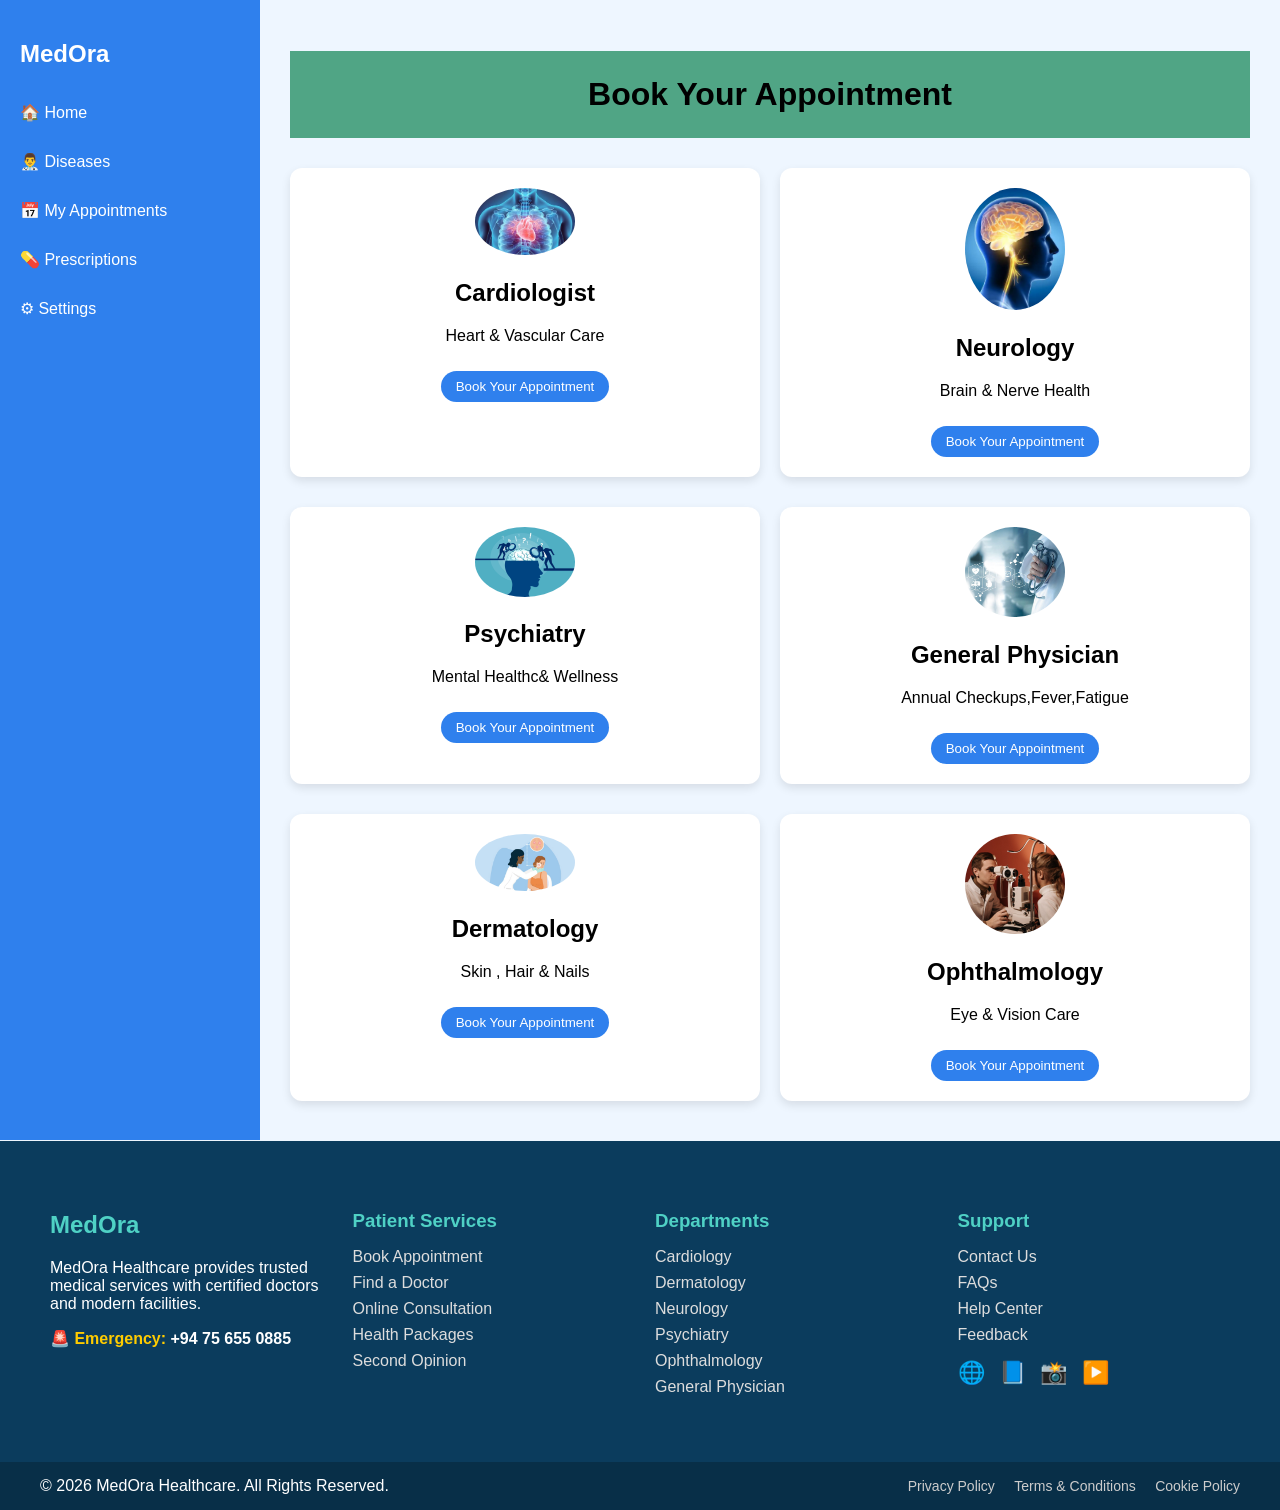
==== home/index.html @ 0358416f "added home1 pages" ====
<!DOCTYPE html>
<html lang="en">

<head>
  <meta charset="UTF-8">
  <title>MedOra | Diseases</title>
  <link rel="stylesheet" href="style.css">
</head>

<body>

  <div class="container">

    <!-- SIDEBAR -->
    <div class="sidebar">
      <h2>MedOra</h2>
      <ul>
        <li>🏠 Home</li>
        <li><a onclick="display()">👨‍⚕️ Diseases</li></a>
        <li>📅 My Appointments</li>
        <li>💊 Prescriptions</li>
        <li>⚙ Settings</li>
      </ul>
    </div>
    <script>
      function display() {
        window.location.href = "index.html";
      }


    </script>

    <!-- MAIN CONTENT -->
    <div class="main">
      <h1>Book Your Appointment</h1>

      

      <div class="cards">

        <div class="card">
          <img src="car.jpeg">
          <h2>Cardiologist</h2>
          <p>Heart & Vascular Care</p>
           <button onclick=car()>Book Your Appointment</button>
          <script>
            function car(){
              window.location.href="index1.html";
              
            }
          </script>
          
        </div>

        <div class="card">
          <img src="neu.jpeg">
          <h2>Neurology </h2>
          <p>Brain & Nerve Health</p>
          
          <button onclick=neur()>Book Your Appointment</button>

          <script>
            function neur(){
              window.location.href="index2.html";
              
            }
          </script>
        </div>

        <div class="card">
          <img src="psy.jpeg">
          <h2>Psychiatry</h2>
          <p>Mental Healthc& Wellness</p>
           <button onclick=psy()>Book Your Appointment</button>
          <script>
            function psy(){
              window.location.href="index3.html";
              
            }
          </script>
        </div>

        <div class="card">
          <img src="gen.jpeg">
          <h2>General Physician </h2>
          <p>Annual Checkups,Fever,Fatigue</p>
          
          <button onclick=gen()>Book Your Appointment</button>
          <script>
            function gen(){
              window.location.href="index4.html";
              
            }
          </script>
        </div>
        <div class="card">
          <img src="der.jpeg">
          <h2>Dermatology </h2>
          <p>Skin , Hair & Nails</p>
          
          <button onclick=der()>Book Your Appointment</button>
          <script>
            function der(){
              window.location.href="index5.html";
              
            }
          </script>
        </div>
        <div class="card">
          <img src="oph.jpeg">
          <h2>Ophthalmology </h2>
          <p>Eye & Vision Care</p>
          
          <button onclick=oph()>Book Your Appointment</button>
          <script>
            function oph(){
              window.location.href="index6.html";
              
            }
          </script>
        </div>

      </div>
    </div>
  </div>

  <footer class="medora-footer">
    <div class="footer-container">


      <div class="footer-box">
        <h2 class="logo">MedOra</h2>
        <p>
          MedOra Healthcare provides trusted medical services with certified
          doctors and modern facilities.
        </p>
        <p class="emergency">🚨 Emergency: <span>+94 75 655 0885</span></p>
      </div>


      <div class="footer-box">
        <h3>Patient Services</h3>
        <ul>
          <li><a href="#">Book Appointment</a></li>
          <li><a href="#">Find a Doctor</a></li>
          <li><a href="#">Online Consultation</a></li>
          <li><a href="#">Health Packages</a></li>
          <li><a href="#">Second Opinion</a></li>
        </ul>
      </div>


      <div class="footer-box">
        <h3>Departments</h3>
        <ul>
          <li><a href="#">Cardiology</a></li>
          <li><a href="#">Dermatology</a></li>
          <li><a href="#">Neurology</a></li>
          <li><a href="#">Psychiatry</a></li>
          <li><a href="#">Ophthalmology</a></li>
          <li><a href="#">General Physician</a></li>
        </ul>
      </div>


      <div class="footer-box">
        <h3>Support</h3>
        <ul>
          <li><a href="#">Contact Us</a></li>
          <li><a href="#">FAQs</a></li>
          <li><a href="#">Help Center</a></li>
          <li><a href="#">Feedback</a></li>
        </ul>

        <div class="social">
          <a href="#">🌐</a>
          <a href="#">📘</a>
          <a href="#">📸</a>
          <a href="#">▶️</a>
        </div>
      </div>

    </div>


    <div class="footer-bottom">
      <p>© 2026 MedOra Healthcare. All Rights Reserved.</p>
      <div class="legal">
        <a href="#">Privacy Policy</a>
        <a href="#">Terms & Conditions</a>
        <a href="#">Cookie Policy</a>
      </div>
    </div>
  </footer>


  <script src="script.js"></script>

</body>

</html>
---- home/style.css ----
body {
  margin: 0;
  font-family: Arial, sans-serif;
  background: #eef6ff;
}

.container {
 
 display: flex;
}

/* SIDEBAR */
.sidebar {
  width: 220px;
  background: #2f80ed;
  color: white;
  height: 1100px;
  padding: 20px;
  text-decoration: none;
  
}

.sidebar ul {
  list-style: none;
  padding: 0;
  text-decoration: none;
}

.sidebar li {
  padding: 15px 0;
  cursor: pointer;
 text-decoration: none;
}

/* MAIN */
.main {
  flex: 1;
  padding: 30px;
}

.search-box {
  display: flex;
  margin: 20px 0;
  
}

.search-box input {
  width: 400px;
  padding: 10px;
  border-radius: 8px 0 0 8px;
  border: 1px solid #ccc;
}

.search-box button {
  padding: 10px 15px;
  border: none;
  background: #2f80ed;
  color: white;
  border-radius: 0 8px 8px 0;
}

/* CARDS */
.cards {
  display: grid;
  grid-template-columns: repeat(2, 1fr);
  gap: 20px;
  margin-top: 30px;
}

.card {
  background: white;
  padding: 20px;
  border-radius: 12px;
  box-shadow: 0 4px 10px rgba(0,0,0,0.1);
  text-align: center;
  margin-bottom: 10px;
}

.card img {
  border-radius: 50%;
  width: 100px;
}

.card button {
  margin-top: 10px;
  padding: 8px 15px;
  background: #2f80ed;
  color: white;
  border: none;
  border-radius: 20px;
  cursor: pointer;
}
h1{
  text-align:center ;
  font-style: initial;
  color: black;
  background-color: rgba(15, 132, 83, 0.707);
  padding: 25px;
 
}

.medora-footer {
  background: #0b3c5d;
  color: #fff;
  font-family: Arial, sans-serif;
  
 
}

.footer-container {
  display: grid;
  grid-template-columns: repeat(auto-fit, minmax(220px, 1fr));
  gap: 30px;
  padding: 50px;
}

.footer-box h3 {
  margin-bottom: 15px;
  color: #4fd1c5;
}

.footer-box ul {
  list-style: none;
  padding: 0;
}

.footer-box ul li {
  margin-bottom: 8px;
}

.footer-box ul li a {
  text-decoration: none;
  color: #ddd;
  transition: 0.3s;
}

.footer-box ul li a:hover {
  color: #4fd1c5;
}

.logo {
  color: #4fd1c5;
}

.emergency {
  margin-top: 15px;
  font-weight: bold;
  color: #ffcc00;
}

.emergency span {
  color: #fff;
}

.social a {
  font-size: 22px;
  margin-right: 10px;
  color: #fff;
  text-decoration: none;
}

.footer-bottom {
  background: #07293da8;
  padding: 15px 40px;
  display: flex;
  justify-content: space-between;
  align-items: center;
  flex-wrap: wrap;
}

.footer-bottom p {
  margin: 0;
}

.legal a {
  color: #ccc;
  margin-left: 15px;
  text-decoration: none;
  font-size: 14px;
}

.legal a:hover {
  color: #4fd1c5;
}

/* RESPONSIVE */
@media (max-width: 768px) {
  .footer-bottom {
    flex-direction: column;
    text-align: center;
  }

  .legal {
    margin-top: 10px;
  }
}
.about{
  background-color: #ddddddb6;
  padding: 5px;
  margin-top: 0%;
  margin-bottom: 5px;
}
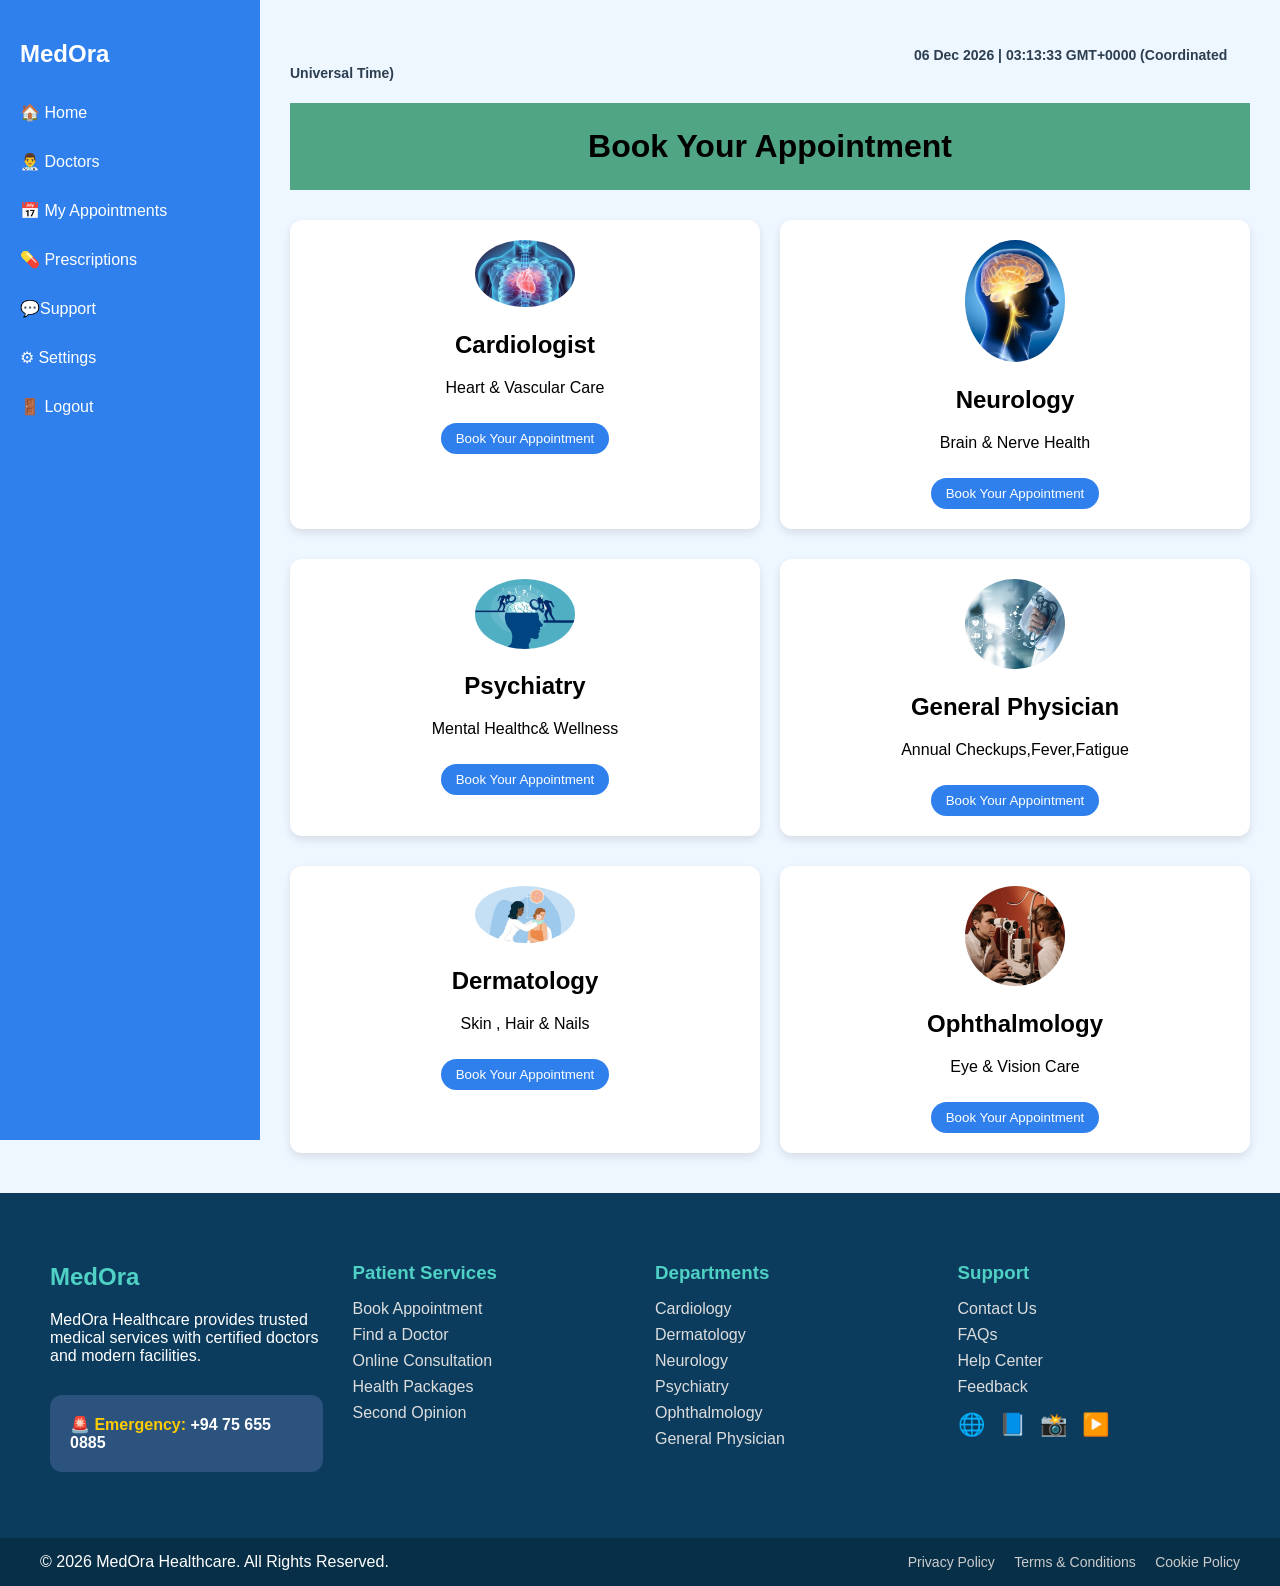
==== commit 275bbf50: "added home pages" ====
--- a/home/index.html
+++ b/home/index.html
@@ -3,7 +3,7 @@
 
 <head>
   <meta charset="UTF-8">
-  <title>MedOra | Diseases</title>
+  <title>MedOra | Doctors </title>
   <link rel="stylesheet" href="style.css">
 </head>
 
@@ -15,26 +15,43 @@
     <div class="sidebar">
       <h2>MedOra</h2>
       <ul>
-        <li>🏠 Home</li>
-        <li><a onclick="display()">👨‍⚕️ Diseases</li></a>
-        <li>📅 My Appointments</li>
+        <li><a onclick="home()">🏠 Home</li></a>
+        <li><a onclick="display()">👨‍⚕️ Doctors</li></a>
+        <li><a>📅 My Appointments</li></a>
         <li>💊 Prescriptions</li>
-        <li>⚙ Settings</li>
+        <li>💬Support</li>
+        <li><a onclick="setting()">⚙ Settings</li></a>
+
+        <li><a onclick="dash()">🚪 Logout</li></a>
       </ul>
     </div>
     <script>
       function display() {
         window.location.href = "index.html";
       }
+      function setting() {
+        window.location.href = "setting.html";
+
+      }
+      function home() {
+        window.location.href = "hom.html";
+      }
+      function dash() {
+        alert("Confirm Logout")
+        window.location.href = "c:/Users/TECH YARD/Desktop/MedOra_Healthcare/dashboard/dashboard.html";
+      }
+
 
 
     </script>
 
     <!-- MAIN CONTENT -->
     <div class="main">
+      <p class=""> <span class="date" id="date"></span> </p>
+
       <h1>Book Your Appointment</h1>
 
-      
+
 
       <div class="cards">
 
@@ -42,27 +59,27 @@
           <img src="car.jpeg">
           <h2>Cardiologist</h2>
           <p>Heart & Vascular Care</p>
-           <button onclick=car()>Book Your Appointment</button>
-          <script>
-            function car(){
-              window.location.href="index1.html";
-              
-            }
-          </script>
-          
+          <button onclick=car()>Book Your Appointment</button>
+          <script>
+            function car() {
+              window.location.href = "index1.html";
+
+            }
+          </script>
+
         </div>
 
         <div class="card">
           <img src="neu.jpeg">
           <h2>Neurology </h2>
           <p>Brain & Nerve Health</p>
-          
+
           <button onclick=neur()>Book Your Appointment</button>
 
           <script>
-            function neur(){
-              window.location.href="index2.html";
-              
+            function neur() {
+              window.location.href = "index2.html";
+
             }
           </script>
         </div>
@@ -71,11 +88,11 @@
           <img src="psy.jpeg">
           <h2>Psychiatry</h2>
           <p>Mental Healthc& Wellness</p>
-           <button onclick=psy()>Book Your Appointment</button>
-          <script>
-            function psy(){
-              window.location.href="index3.html";
-              
+          <button onclick=psy()>Book Your Appointment</button>
+          <script>
+            function psy() {
+              window.location.href = "index3.html";
+
             }
           </script>
         </div>
@@ -84,12 +101,12 @@
           <img src="gen.jpeg">
           <h2>General Physician </h2>
           <p>Annual Checkups,Fever,Fatigue</p>
-          
+
           <button onclick=gen()>Book Your Appointment</button>
           <script>
-            function gen(){
-              window.location.href="index4.html";
-              
+            function gen() {
+              window.location.href = "index4.html";
+
             }
           </script>
         </div>
@@ -97,12 +114,12 @@
           <img src="der.jpeg">
           <h2>Dermatology </h2>
           <p>Skin , Hair & Nails</p>
-          
+
           <button onclick=der()>Book Your Appointment</button>
           <script>
-            function der(){
-              window.location.href="index5.html";
-              
+            function der() {
+              window.location.href = "index5.html";
+
             }
           </script>
         </div>
@@ -110,12 +127,12 @@
           <img src="oph.jpeg">
           <h2>Ophthalmology </h2>
           <p>Eye & Vision Care</p>
-          
+
           <button onclick=oph()>Book Your Appointment</button>
           <script>
-            function oph(){
-              window.location.href="index6.html";
-              
+            function oph() {
+              window.location.href = "index6.html";
+
             }
           </script>
         </div>
--- a/home/style.css
+++ b/home/style.css
@@ -18,6 +18,7 @@
   padding: 20px;
   text-decoration: none;
   
+  
 }
 
 .sidebar ul {
@@ -183,6 +184,7 @@
   color: #4fd1c5;
 }
 
+
 /* RESPONSIVE */
 @media (max-width: 768px) {
   .footer-bottom {
@@ -199,4 +201,132 @@
   padding: 5px;
   margin-top: 0%;
   margin-bottom: 5px;
+}
+.date{
+  font-size: 14px;
+  font-weight: 600;
+  color: #2c3e50;
+  margin-top: 0;
+  margin-left: 65%;
+
+}
+.settings-page {
+  margin-left: 100px;
+  padding: 30px;
+}
+
+.settings-page h2 {
+  margin-bottom: 30px;
+}
+
+.settings-page label {
+  display: flex;
+  justify-content: space-between;
+  width: 300px;
+  margin-bottom: 15px;
+}
+
+.save-btn {
+  padding: 10px 20px;
+  background: #2d7ff9;
+  color: #fff;
+  border: none;
+  border-radius: 6px;
+  cursor: pointer;
+ margin-top: 200px;
+ margin-left: 300px;
+}
+.home {
+  margin-left: 60px;
+  padding: 30px;
+  font-family: sans-serif;
+}
+
+.home-header {
+  margin-bottom: 20px;
+}
+
+.search-box {
+  display: flex;
+  gap: 10px;
+  margin-bottom: 25px;
+}
+
+.search-box input {
+  flex: 1;
+  padding: 10px;
+  border-radius: 8px;
+  border: 1px solid #ccc;
+}
+
+.search-box button {
+  padding: 10px 20px;
+  background: #2d7ff9;
+  color: #fff;
+  border: none;
+  border-radius: 8px;
+}
+
+.section-title {
+  margin: 20px 0 10px;
+}
+
+.categories,
+.services {
+  display: flex;
+  gap: 15px;
+  flex-wrap: wrap;
+}
+
+.cat-card,
+.service-card {
+  padding: 15px;
+  background: #f4f7ff;
+  border-radius: 10px;
+  cursor: pointer;
+}
+
+.doctor-list {
+  display: flex;
+  gap: 20px;
+}
+
+.doctor-card {
+  background: #fff;
+  padding: 15px;
+  border-radius: 12px;
+  width: 200px;
+  box-shadow: 0 4px 10px rgba(0,0,0,0.05);
+}
+
+.doctor-card button {
+  margin-top: 10px;
+  width: 100%;
+  padding: 8px;
+  background: #2d7ff9;
+  color: #fff;
+  border: none;
+  border-radius: 6px;
+}
+
+.appointments {
+  display: flex;
+  gap: 15px;
+}
+
+.appt-card {
+  background: #eef4ff;
+  padding: 10px 15px;
+  border-radius: 8px;
+}
+
+.emergency {
+  margin-top: 30px;
+  padding: 20px;
+  background: #5972a96c;
+  border-radius: 12px;
+}
+
+ol li {
+  padding: 10px;
 }
